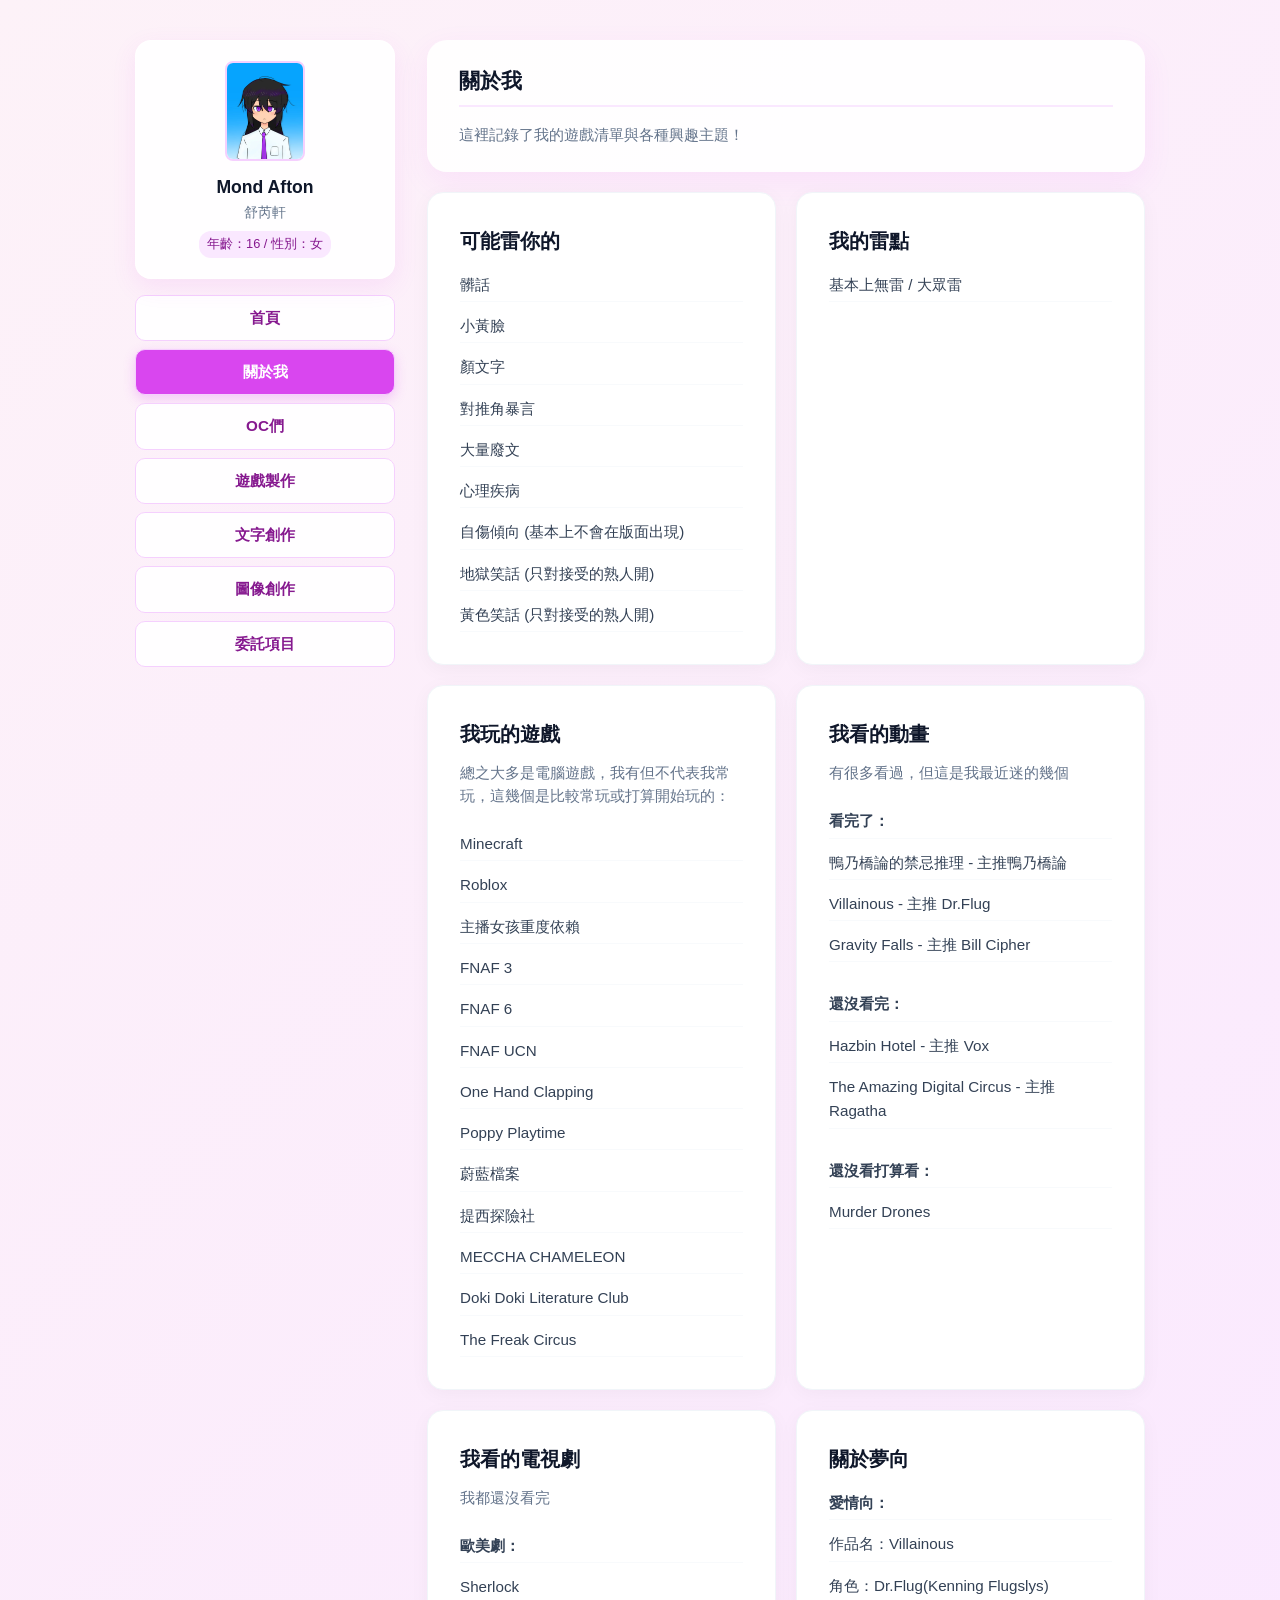
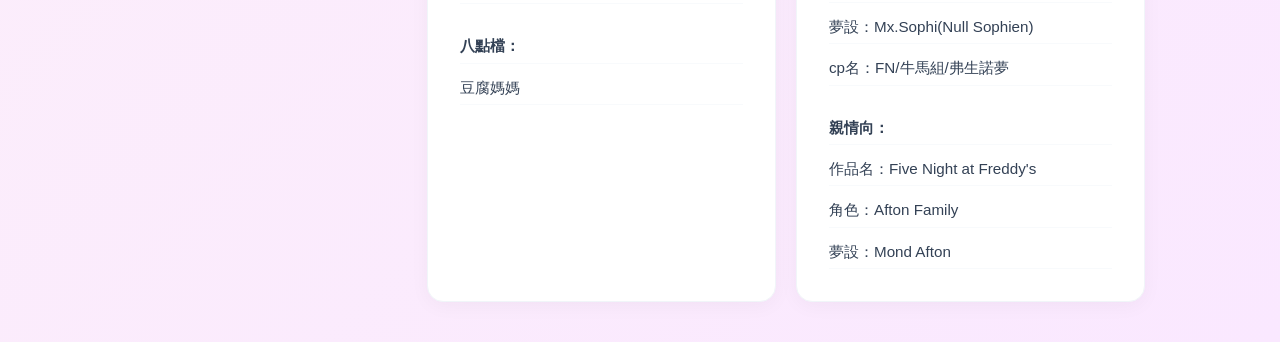
==== about.html @ 540a1466 "Update about.html" ====
<!DOCTYPE html>
<html lang="zh-TW">
<head>
    <meta charset="UTF-8">
    <meta name="viewport" content="width=device-width, initial-scale=1.0">
    <title>關於我 | Mond Afton</title>
    <link rel="stylesheet" href="style.css">
</head>
<body>

    <div class="layout-container">
        
        <!-- 左側：選單與小巧的個人名片 -->
        <aside class="sidebar">
            <div class="profile-card">
                <div class="id-photo-small">
                    <img src="mondafton.jpg" alt="Mond Afton 證件照" class="id-photo">
                </div>
                <h2 class="brand-title">Mond Afton</h2>
                <p class="sub-title">舒芮軒</p>
                <div class="info-tags-small">
                    <span>年齡：16</span> / <span>性別：女</span>
                </div>
            </div>

            <!-- 超連結選單 -->
            <nav class="link-list">
                <a href="index.html" class="link-btn">首頁</a>
                <a href="about.html" class="link-btn active">關於我</a>
                <a href="oc.html" class="link-btn">OC們</a>
                <a href="game.html" class="link-btn">遊戲製作</a>
                <a href="write.html" class="link-btn">文字創作</a>
                <a href="draw.html" class="link-btn">圖像創作</a>
                <a href="buy.html" class="link-btn">委託項目</a>
            </nav>
        </aside>

        <!-- 右側：主要內容區 -->
        <main class="main-content">
            
            <section class="content-box page-header">
                <h2>關於我</h2>
                <p>這裡記錄了我的遊戲清單與各種興趣主題！</p>
            </section>

            <!-- 卡片網格區 -->
            <div class="topic-grid">
                
                <!-- 卡片1：可能雷你的 -->
                <div class="topic-card">
                    <h3>可能雷你的</h3>
                    <ul class="game-list">
                        <li>髒話</li>
                        <li>小黃臉</li>
                        <li>顏文字</li>
                        <li>對推角暴言</li>
                        <li>大量廢文</li>
                        <li>心理疾病</li>
                        <li>自傷傾向 (基本上不會在版面出現)</li>
                        <li>地獄笑話 (只對接受的熟人開)</li>
                        <li>黃色笑話 (只對接受的熟人開)</li>
                    </ul>
                </div>

                <!-- 卡片2：我的雷點 -->
                <div class="topic-card">
                    <h3>我的雷點</h3>
                    <ul class="game-list">
                        <li>基本上無雷 / 大眾雷</li>
                    </ul>
                </div>

                <!-- 卡片3：我玩的遊戲 -->
                <div class="topic-card">
                    <h3>我玩的遊戲</h3>
                    <p class="card-desc">總之大多是電腦遊戲，我有但不代表我常玩，這幾個是比較常玩或打算開始玩的：</p>
                    <ul class="game-list">
                        <li>Minecraft</li>
                        <li>Roblox</li>
                        <li>主播女孩重度依賴</li>
                        <li>FNAF 3</li>
                        <li>FNAF 6</li>
                        <li>FNAF UCN</li>
                        <li>One Hand Clapping</li>
                        <li>Poppy Playtime</li>
                        <li>蔚藍檔案</li>
                        <li>提西探險社</li>
                        <li>MECCHA CHAMELEON</li>
                        <li>Doki Doki Literature Club</li>
                        <li>The Freak Circus</li>
                    </ul>
                </div>

                <!-- 卡片4：我看的動畫 -->
                <div class="topic-card">
                    <h3>我看的動畫</h3>
                    <p class="card-desc">有很多看過，但這是我最近迷的幾個</p>
                    <ul class="game-list">
                        <li><strong>看完了：</strong></li>
                        <li>鴨乃橋論的禁忌推理 - 主推鴨乃橋論</li>
                        <li>Villainous - 主推 Dr.Flug</li>
                        <li>Gravity Falls - 主推 Bill Cipher</li>
                        <li style="border:none; height:10px;"></li>
                        <li><strong>還沒看完：</strong></li>
                        <li>Hazbin Hotel - 主推 Vox</li>
                        <li>The Amazing Digital Circus - 主推 Ragatha</li>
                        <li style="border:none; height:10px;"></li>
                        <li><strong>還沒看打算看：</strong></li>
                        <li>Murder Drones</li>
                    </ul>
                </div>

                <!-- 卡片5：我看的電視劇 -->
                <div class="topic-card">
                    <h3>我看的電視劇</h3>
                    <p class="card-desc">我都還沒看完</p>
                    <ul class="game-list">
                        <li><strong>歐美劇：</strong></li>
                        <li>Sherlock</li>
                        <li style="border:none; height:10px;"></li>
                        <li><strong>八點檔：</strong></li>
                        <li>豆腐媽媽</li>
                    </ul>
                </div>

                <!-- 卡片6：關於夢向 -->
                <div class="topic-card">
                    <h3>關於夢向</h3>
                    <ul class="game-list">
                        <li><strong>愛情向：</strong></li>
                        <li>作品名：Villainous</li>
                        <li>角色：Dr.Flug(Kenning Flugslys)</li>
                        <li>夢設：Mx.Sophi(Null Sophien)</li>
                        <li>cp名：FN/牛馬組/弗生諾夢</li>
                        <li style="border:none; height:10px;"></li>
                        <li><strong>親情向：</strong></li>
                        <li>作品名：Five Night at Freddy's</li>
                        <li>角色：Afton Family</li>
                        <li>夢設：Mond Afton</li>
                    </ul>
                </div>

            </div>
        </main>

    </div>

</body>
</html>
---- style.css ----
/* 基礎設定 */
* {
    box-sizing: border-box;
    margin: 0;
    padding: 0;
}

body {
    font-family: -apple-system, BlinkMacSystemFont, "Segoe UI", "Microsoft JhengHei", sans-serif;
    background: linear-gradient(135deg, #fdf2f8 0%, #fae8ff 100%);
    min-height: 100vh;
    color: #1e293b;
    line-height: 1.6;
}

/* 電腦版雙欄外框 */
.layout-container {
    max-width: 1050px;
    margin: 40px auto;
    padding: 0 20px;
    display: flex;
    gap: 32px;
    align-items: flex-start;
}

/* 左側欄總寬度控制 */
.sidebar {
    width: 260px;
    flex-shrink: 0;
    position: sticky;
    top: 40px;
    display: flex;
    flex-direction: column;
    gap: 16px;
}

/* 小巧的個人名片設計 */
.profile-card {
    background: rgba(255, 255, 255, 0.92);
    backdrop-filter: blur(10px);
    padding: 20px 16px;
    border-radius: 16px;
    box-shadow: 0 8px 24px rgba(217, 70, 239, 0.1);
    border: 1px solid rgba(255, 255, 255, 0.8);
    text-align: center;
}

/* 小證件照框 */
.id-photo-small {
    width: 80px;
    height: 100px;
    margin: 0 auto 12px;
    border-radius: 8px;
    overflow: hidden;
    border: 2px solid #f5d0fe;
}

.id-photo {
    width: 100%;
    height: 100%;
    object-fit: cover;
}

.brand-title {
    font-size: 1.1rem;
    font-weight: 800;
    color: #0f172a;
}

.sub-title {
    font-size: 0.9rem;
    color: #64748b;
    margin-bottom: 6px;
}

.info-tags-small {
    font-size: 0.8rem;
    color: #86198f;
    background: #fae8ff;
    padding: 3px 8px;
    border-radius: 12px;
    display: inline-block;
}

/* 左側整齊的超連結按鈕 */
.link-list {
    display: flex;
    flex-direction: column;
    gap: 8px;
}

.link-btn {
    display: block;
    padding: 10px 14px;
    background: rgba(255, 255, 255, 0.92);
    color: #86198f;
    text-decoration: none;
    font-weight: 600;
    font-size: 0.95rem;
    border-radius: 10px;
    border: 1px solid #f5d0fe;
    transition: all 0.2s ease;
    text-align: center;
}

.link-btn:hover {
    background: #d946ef;
    color: #ffffff;
    transform: translateY(-2px);
    box-shadow: 0 4px 12px rgba(217, 70, 239, 0.25);
}

/* 當前分頁高亮 */
.link-btn.active {
    background: #d946ef;
    color: #ffffff;
    box-shadow: 0 4px 12px rgba(217, 70, 239, 0.25);
}

/* 右側主要內容區 */
.main-content {
    flex: 1;
}

.content-box {
    background: rgba(255, 255, 255, 0.92);
    padding: 36px;
    border-radius: 20px;
    box-shadow: 0 10px 30px rgba(217, 70, 239, 0.08);
}

.content-box h2 {
    margin-bottom: 16px;
    color: #0f172a;
    border-bottom: 2px solid #fae8ff;
    padding-bottom: 8px;
    font-size: 1.3rem;
}

/* 頁面標題卡片 */
.page-header {
    margin-bottom: 20px;
    padding: 24px 32px;
}

.page-header p {
    color: #64748b;
    font-size: 0.95rem;
    margin-top: 4px;
}

/* 主題小卡網格 */
.topic-grid {
    display: grid;
    grid-template-columns: repeat(auto-fit, minmax(320px, 1fr));
    gap: 20px;
}

/* 單張卡片樣式 */
.topic-card {
    background: #ffffff;
    padding: 32px;
    border-radius: 16px;
    box-shadow: 0 4px 20px rgba(0, 0, 0, 0.04);
    border: 1px solid #f1f5f9;
    transition: transform 0.2s ease, box-shadow 0.2s ease;
}

.topic-card:hover {
    transform: translateY(-3px);
    box-shadow: 0 8px 24px rgba(217, 70, 239, 0.1);
}

.topic-card h3 {
    color: #0f172a;
    font-size: 1.25rem;
    font-weight: 700;
    margin-bottom: 12px;
}

.card-desc {
    color: #64748b;
    font-size: 0.95rem;
    margin-bottom: 20px;
    line-height: 1.5;
}

.topic-card ul {
    list-style: none;
    display: flex;
    flex-direction: column;
    gap: 8px;
}

.topic-card li {
    color: #334155;
    font-size: 0.95rem;
    padding: 4px 0;
    border-bottom: 1px solid #f8fafc;
}

/* 📱 手機版自動變形 */
@media (max-width: 768px) {
    .layout-container {
        flex-direction: column;
        margin: 20px auto;
        gap: 20px;
    }

    .sidebar {
        width: 100%;
        position: static;
    }

    .link-list {
        display: grid;
        grid-template-columns: repeat(2, 1fr);
        gap: 8px;
    }

    .link-list a:last-child:nth-child(odd) {
        grid-column: span 2;
    }
}
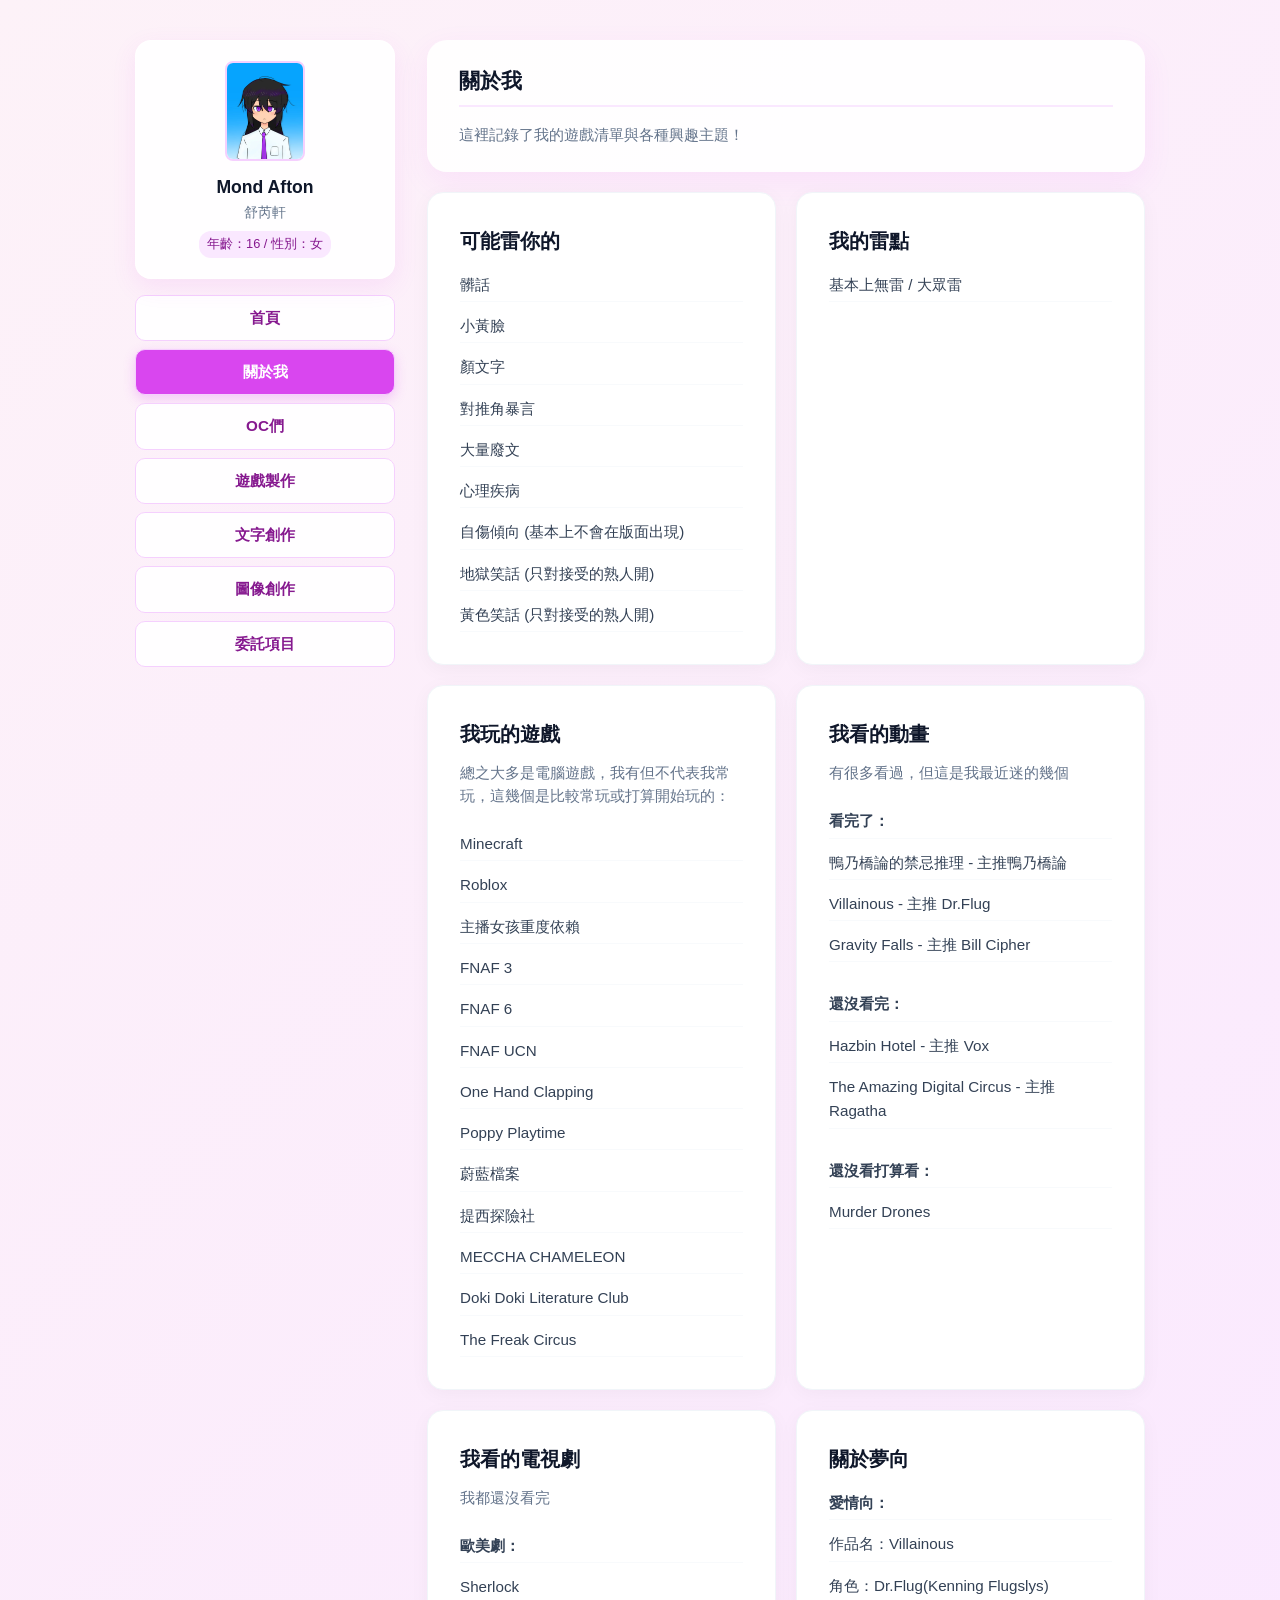
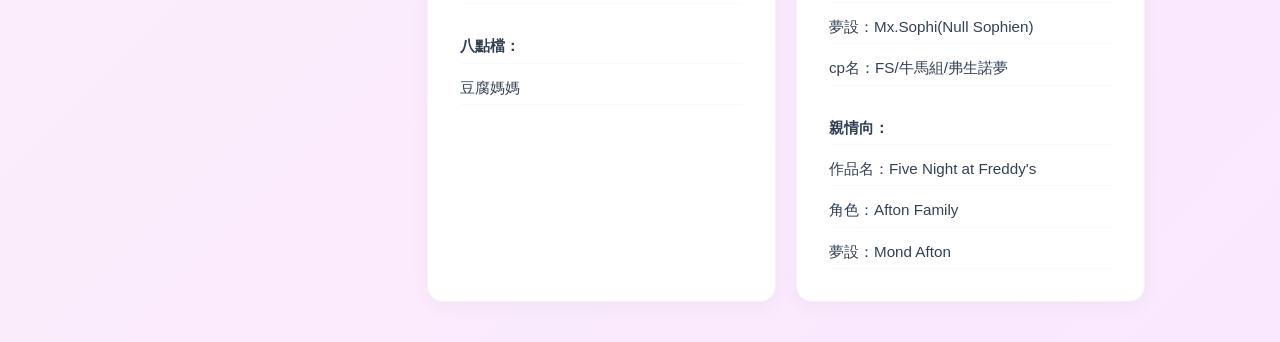
==== commit 78e50eb7: "Update about.html" ====
--- a/about.html
+++ b/about.html
@@ -131,7 +131,7 @@
                         <li>作品名：Villainous</li>
                         <li>角色：Dr.Flug(Kenning Flugslys)</li>
                         <li>夢設：Mx.Sophi(Null Sophien)</li>
-                        <li>cp名：FN/牛馬組/弗生諾夢</li>
+                        <li>cp名：FS/牛馬組/弗生諾夢</li>
                         <li style="border:none; height:10px;"></li>
                         <li><strong>親情向：</strong></li>
                         <li>作品名：Five Night at Freddy's</li>
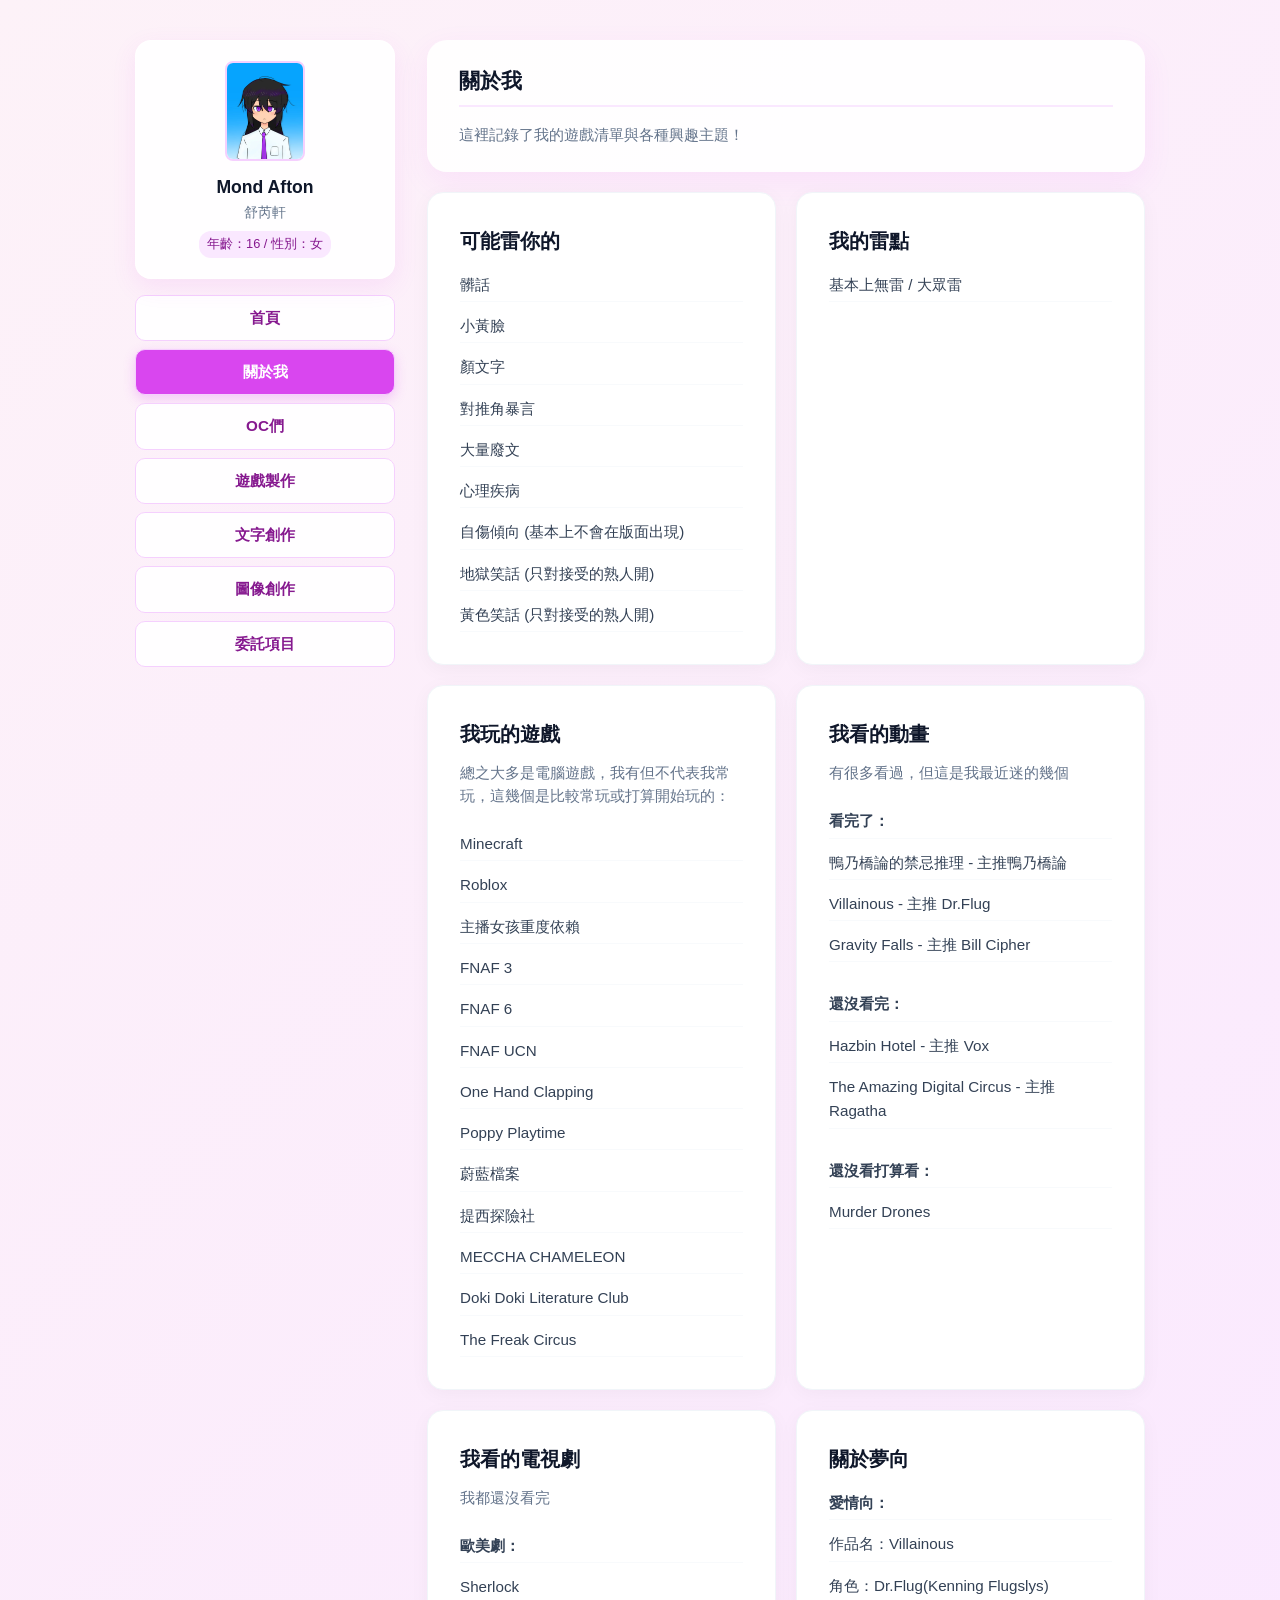
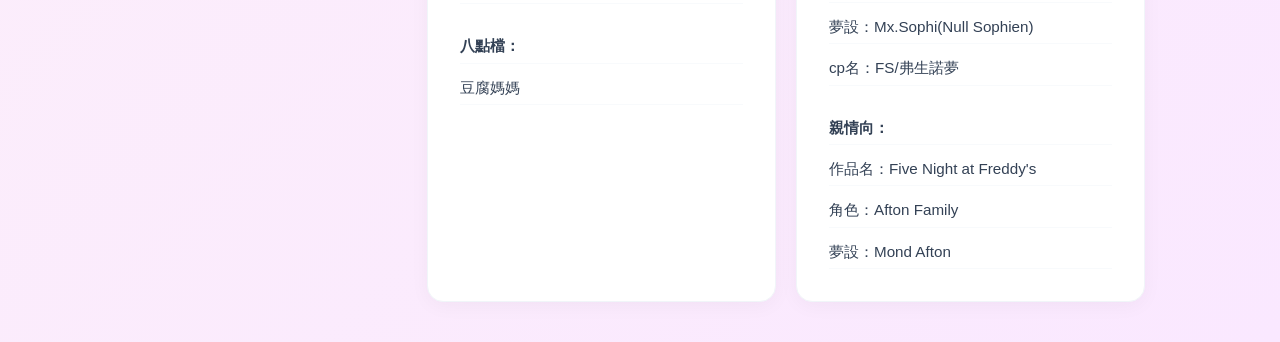
==== commit 4f9f31d4: "Update about.html" ====
--- a/about.html
+++ b/about.html
@@ -131,7 +131,7 @@
                         <li>作品名：Villainous</li>
                         <li>角色：Dr.Flug(Kenning Flugslys)</li>
                         <li>夢設：Mx.Sophi(Null Sophien)</li>
-                        <li>cp名：FS/牛馬組/弗生諾夢</li>
+                        <li>cp名：FS/弗生諾夢</li>
                         <li style="border:none; height:10px;"></li>
                         <li><strong>親情向：</strong></li>
                         <li>作品名：Five Night at Freddy's</li>
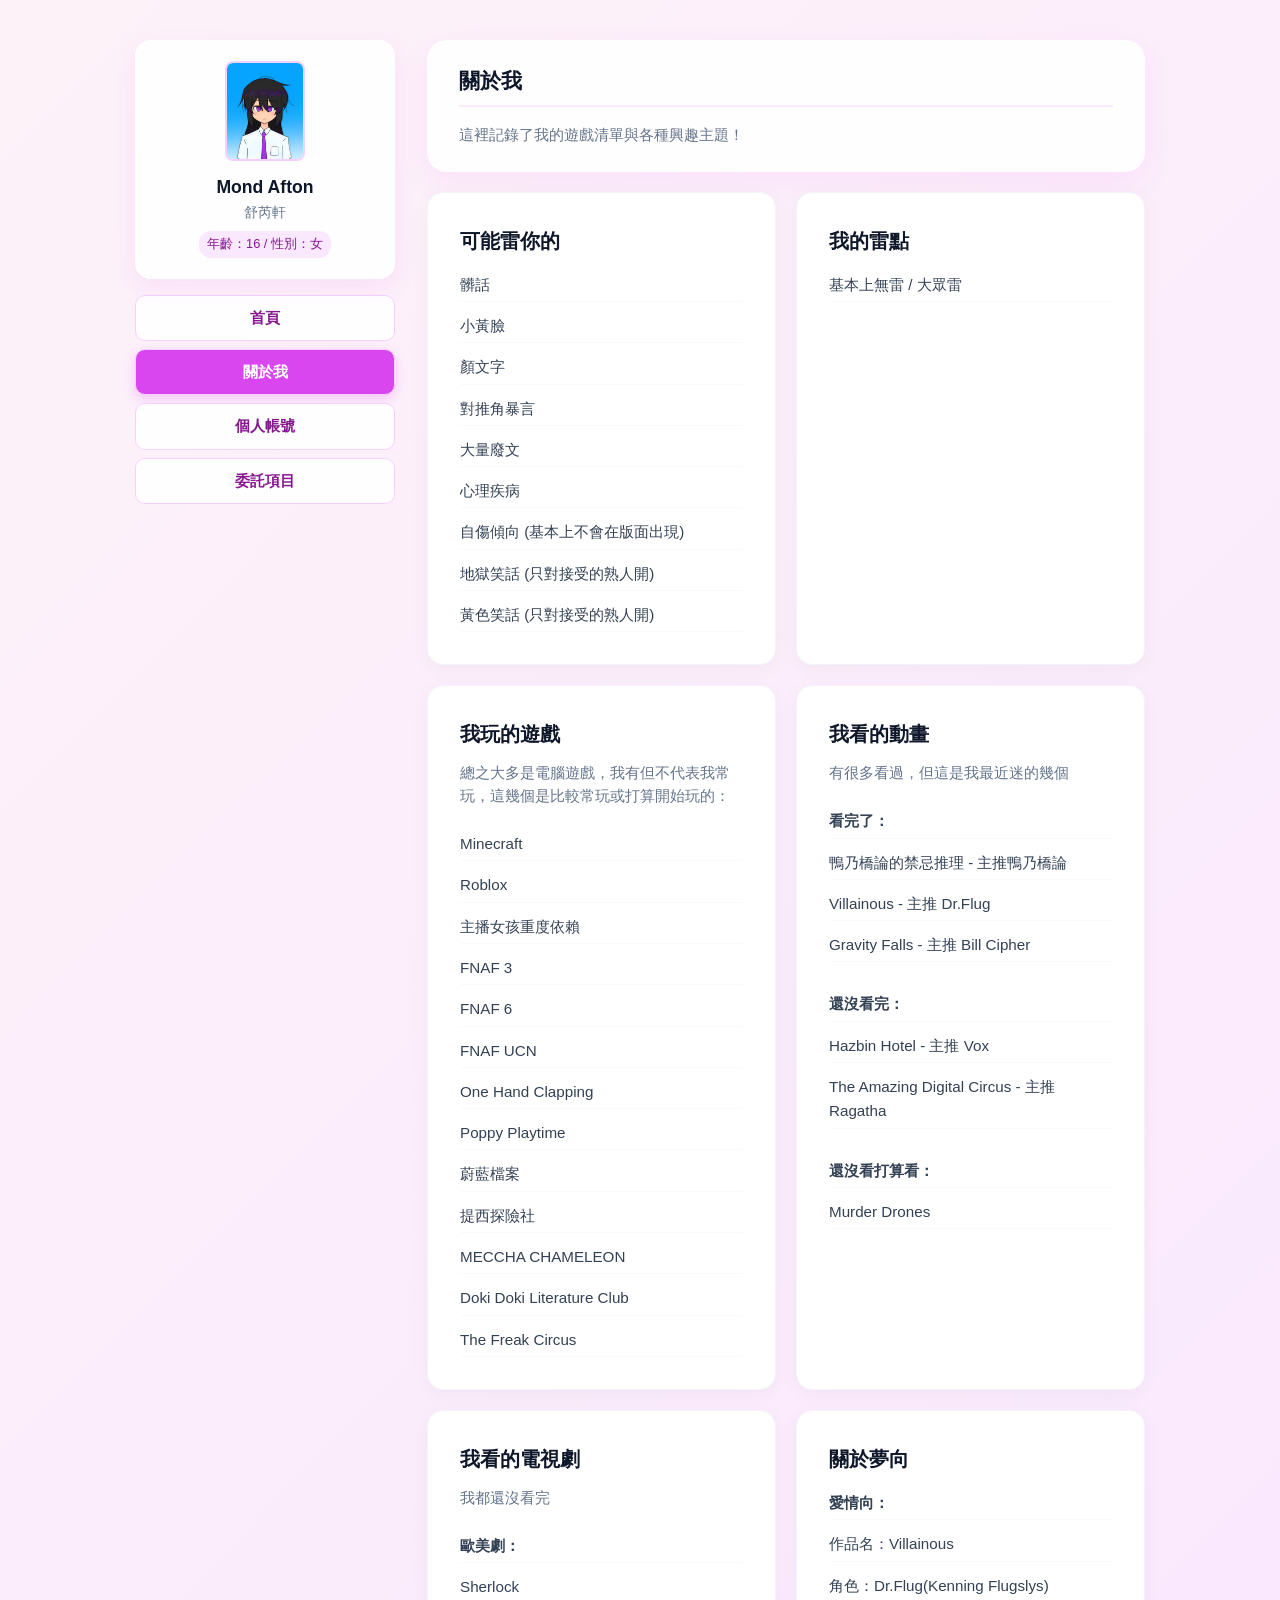
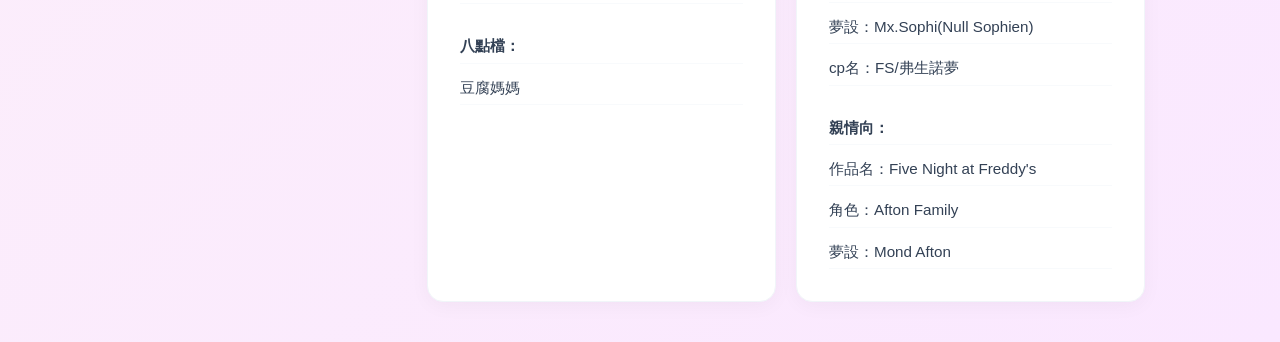
==== commit f478f207: "Update about.html" ====
--- a/about.html
+++ b/about.html
@@ -27,10 +27,7 @@
             <nav class="link-list">
                 <a href="index.html" class="link-btn">首頁</a>
                 <a href="about.html" class="link-btn active">關於我</a>
-                <a href="oc.html" class="link-btn">OC們</a>
-                <a href="game.html" class="link-btn">遊戲製作</a>
-                <a href="write.html" class="link-btn">文字創作</a>
-                <a href="draw.html" class="link-btn">圖像創作</a>
+                <a href="fbigdc.html" class="link-btn">個人帳號</a>
                 <a href="buy.html" class="link-btn">委託項目</a>
             </nav>
         </aside>
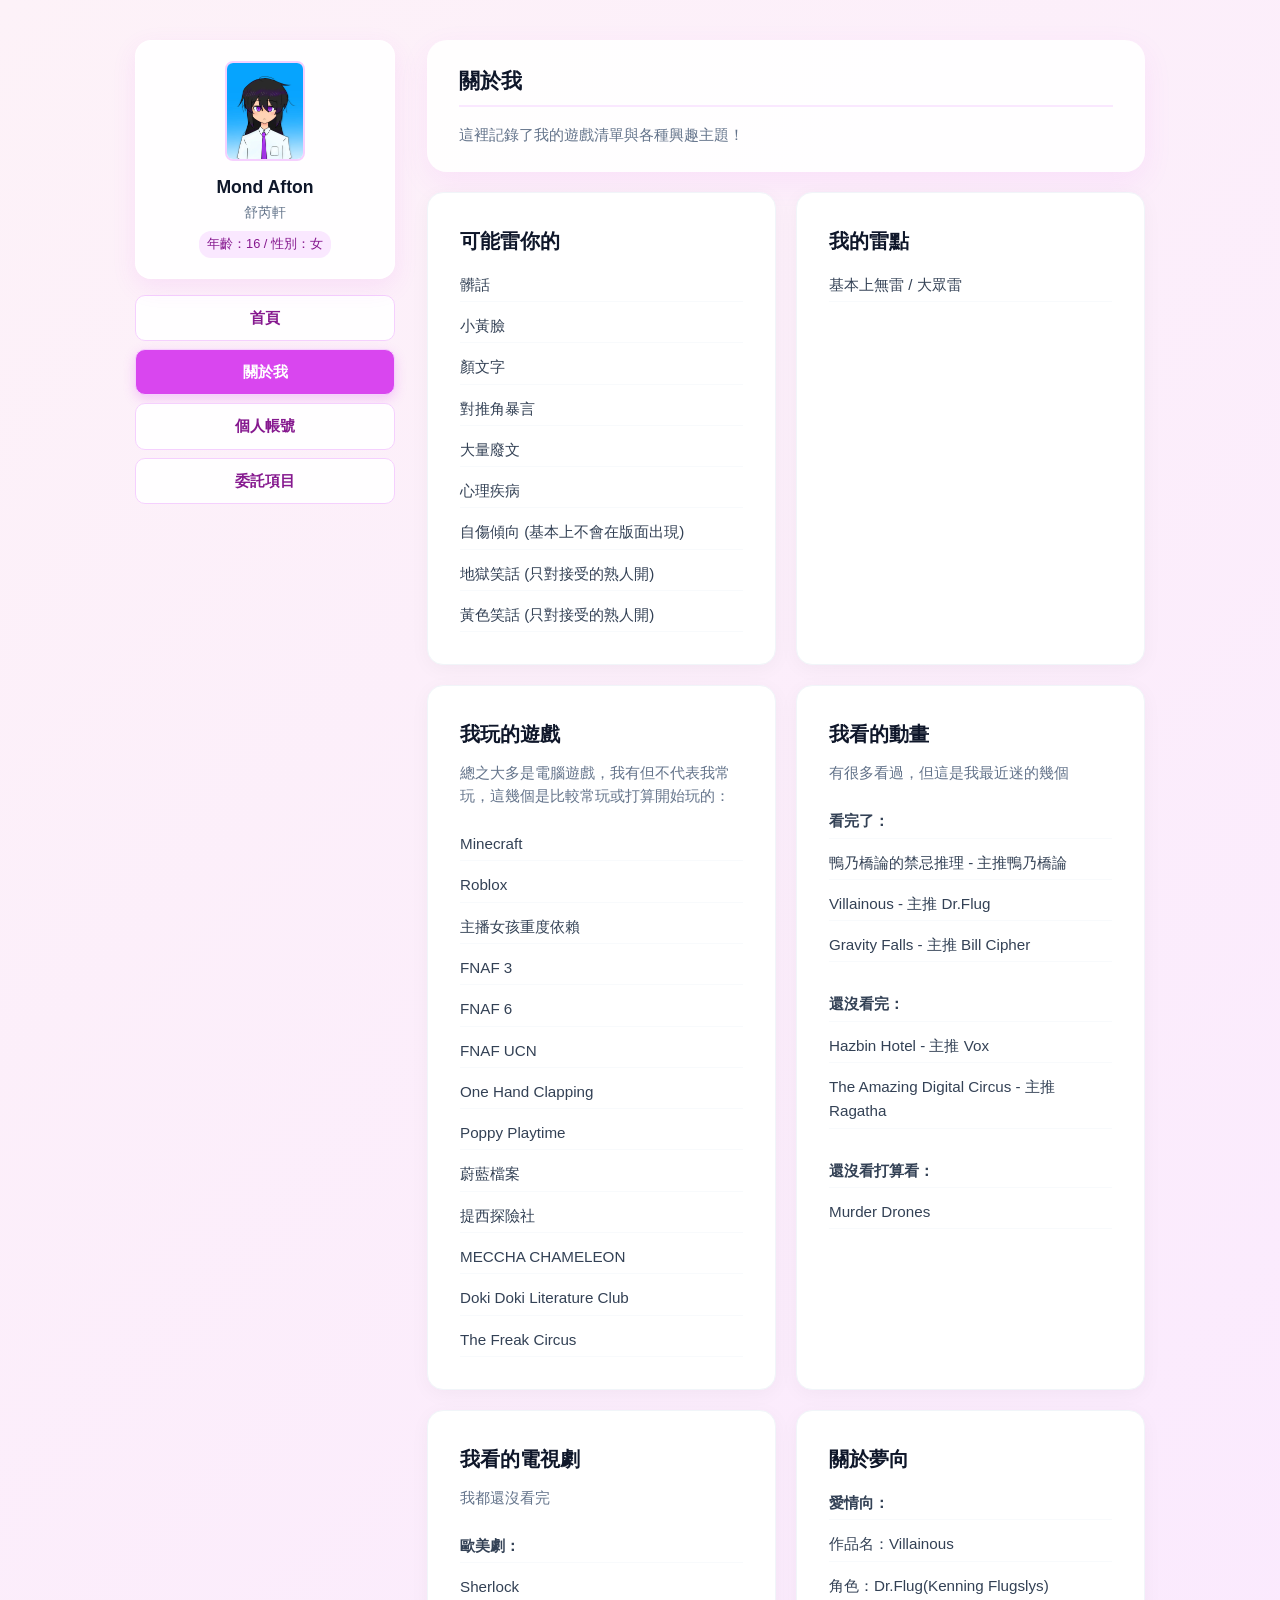
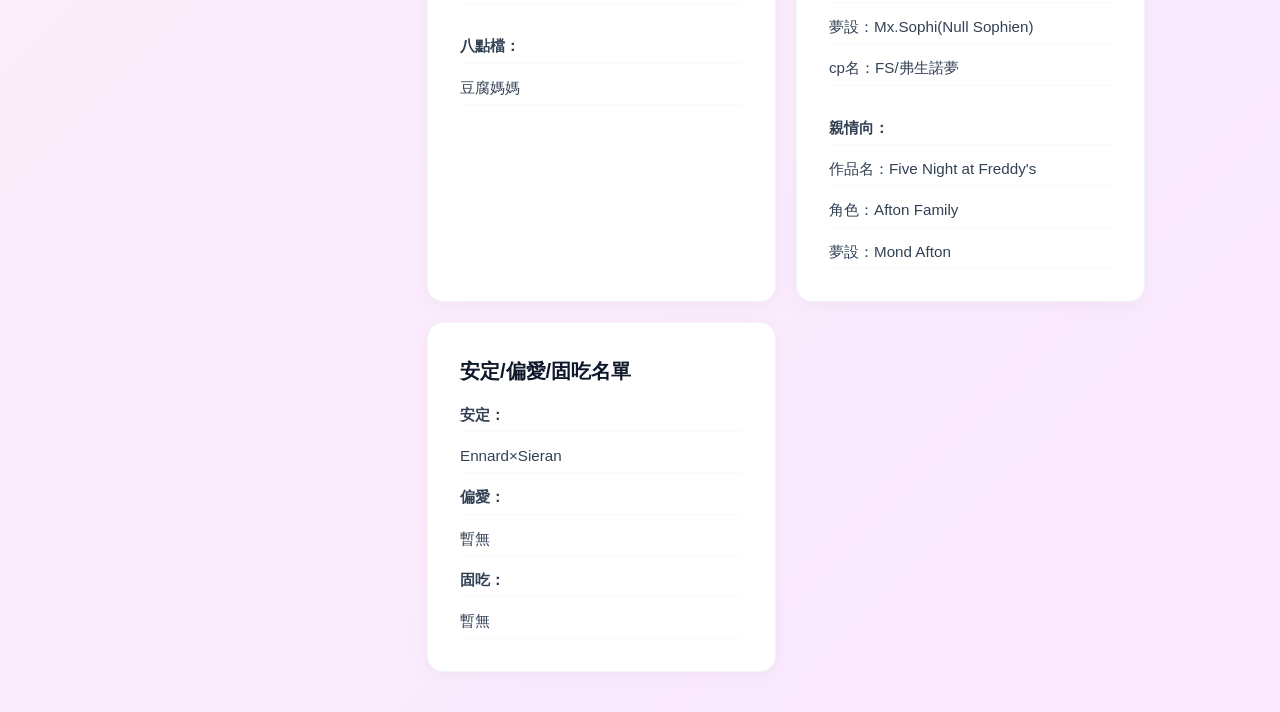
==== commit f112b42a: "Update about.html" ====
--- a/about.html
+++ b/about.html
@@ -137,6 +137,19 @@
                     </ul>
                 </div>
 
+                <!-- 卡片7：安定 -->
+                <div class="topic-card">
+                    <h3>安定/偏愛/固吃名單</h3>
+                    <ul class="game-list">
+                        <li><strong>安定：</strong></li>
+                        <li>Ennard×Sieran</li>
+                        <li><strong>偏愛：</strong></li>
+                        <li>暫無</li>
+                        <li><strong>固吃：</strong></li>
+                        <li>暫無</li>
+                    </ul>
+                </div>
+
             </div>
         </main>
 
--- a/style.css
+++ b/style.css
@@ -222,3 +222,70 @@
         grid-column: span 2;
     }
 }
+
+/* 圖片小卡網格排版（電腦版自動多欄排列） */
+.image-grid {
+    display: grid;
+    grid-template-columns: repeat(auto-fit, minmax(280px, 1fr));
+    gap: 24px;
+}
+
+/* 單張圖片小卡設計 */
+.image-card {
+    background: #ffffff;
+    border-radius: 16px;
+    overflow: hidden;
+    box-shadow: 0 4px 20px rgba(0, 0, 0, 0.04);
+    border: 1px solid #f1f5f9;
+    transition: transform 0.2s ease, box-shadow 0.2s ease;
+    display: flex;
+    flex-direction: column;
+}
+
+.image-card:hover {
+    transform: translateY(-4px);
+    box-shadow: 0 10px 25px rgba(217, 70, 239, 0.15);
+}
+
+/* 圖片容器（自動適應圖片原始比例，不裁切） */
+.img-container {
+    width: 100%;
+    background: #f8fafc;
+    display: flex;
+    align-items: center;
+    justify-content: center;
+    overflow: hidden;
+}
+
+.img-container img {
+    width: 100%;
+    height: auto; /* 保持圖片原本的高寬比例，菜單或長圖才不會被卡掉 */
+    display: block;
+    transition: transform 0.3s ease;
+}
+
+/* 滑鼠移到卡片上時，圖片微微放大特效 */
+.image-card:hover .img-container img {
+    transform: scale(1.03);
+}
+
+/* 圖片下方文字區域 */
+.image-card-content {
+    padding: 20px;
+    flex: 1;
+    display: flex;
+    flex-direction: column;
+    gap: 8px;
+}
+
+.image-card-content h3 {
+    color: #0f172a;
+    font-size: 1.1rem;
+    font-weight: 700;
+}
+
+.image-card-content p {
+    color: #64748b;
+    font-size: 0.9rem;
+    line-height: 1.5;
+}
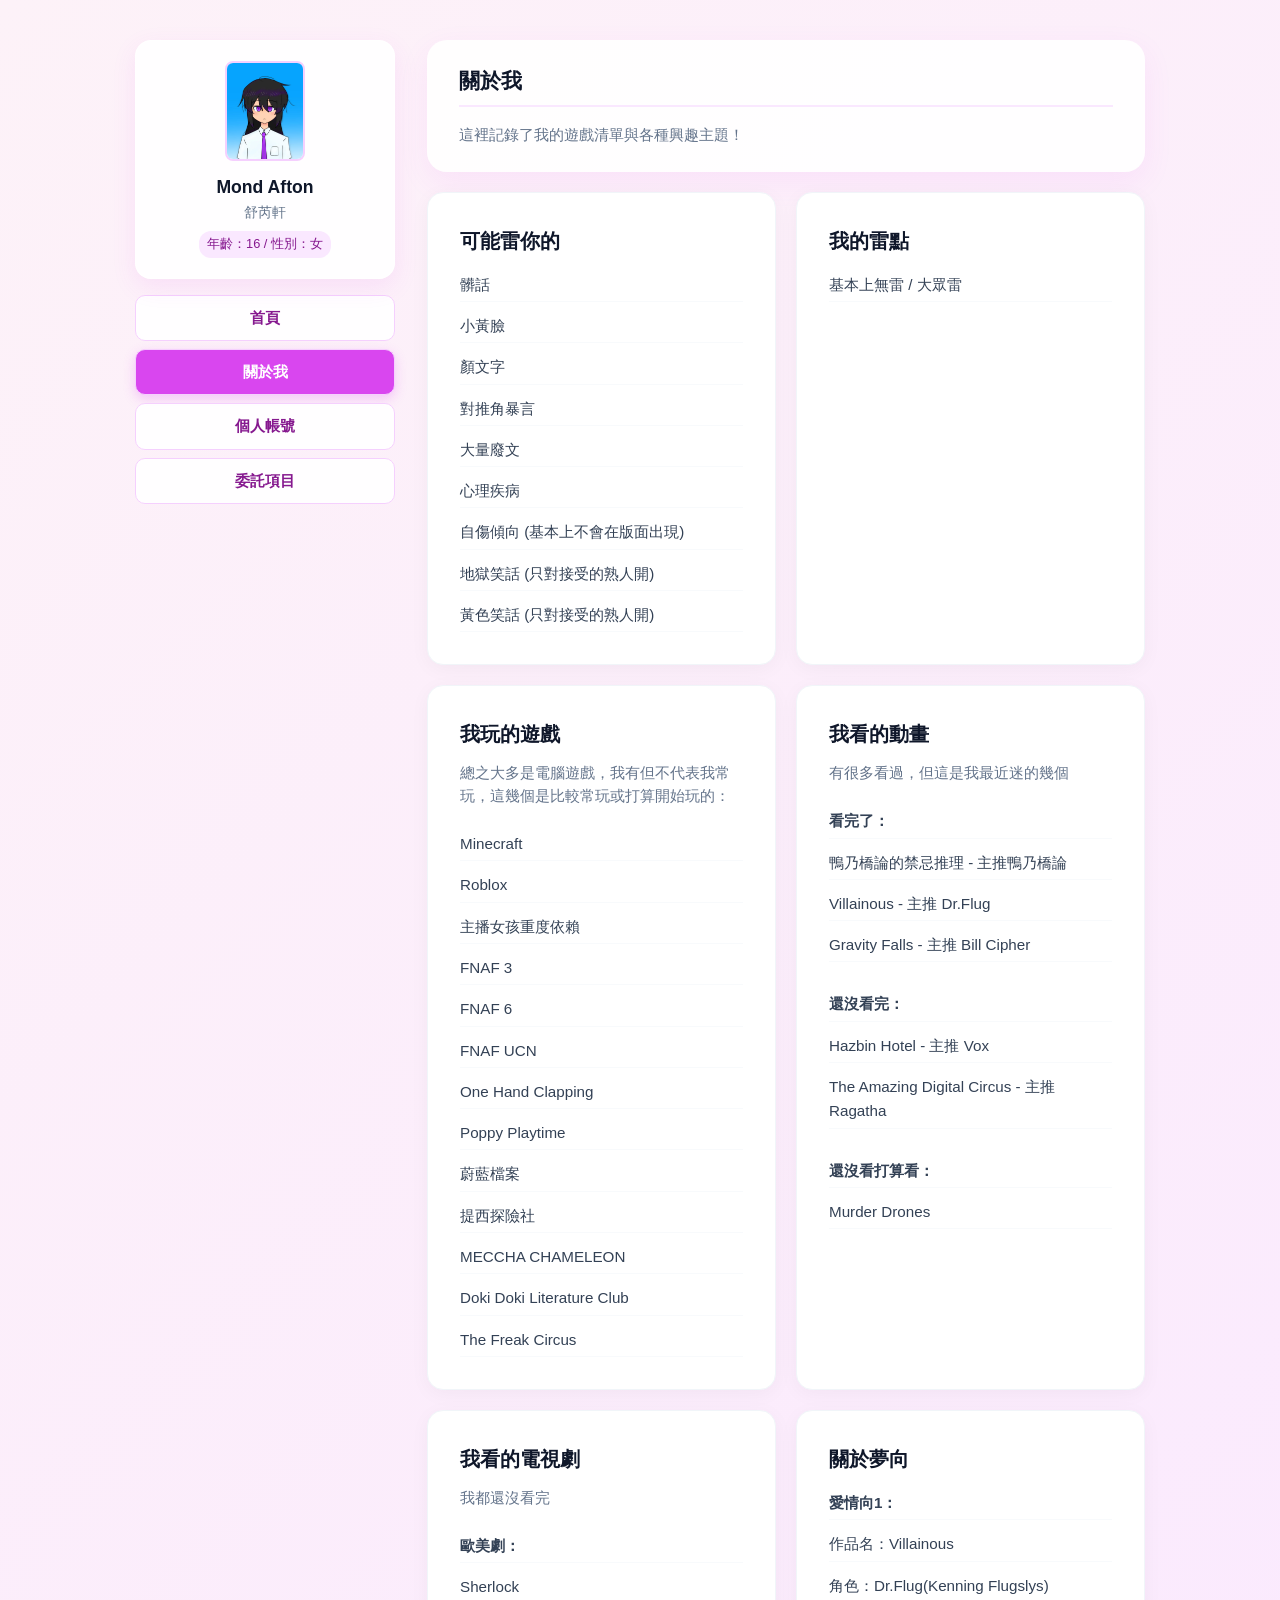
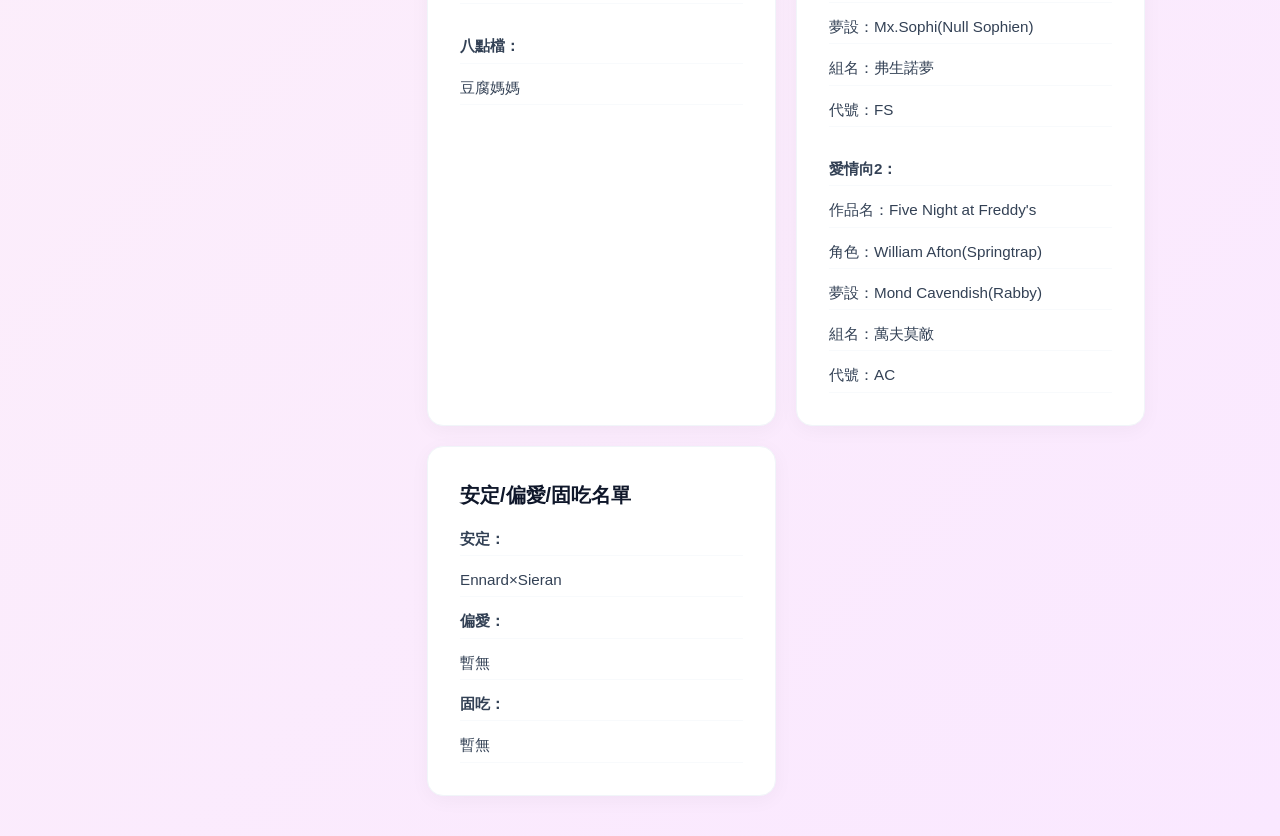
==== commit f44cca5f: "Update about.html" ====
--- a/about.html
+++ b/about.html
@@ -124,16 +124,19 @@
                 <div class="topic-card">
                     <h3>關於夢向</h3>
                     <ul class="game-list">
-                        <li><strong>愛情向：</strong></li>
+                        <li><strong>愛情向1：</strong></li>
                         <li>作品名：Villainous</li>
                         <li>角色：Dr.Flug(Kenning Flugslys)</li>
                         <li>夢設：Mx.Sophi(Null Sophien)</li>
-                        <li>cp名：FS/弗生諾夢</li>
+                        <li>組名：弗生諾夢</li>
+                        <li>代號：FS</li>
                         <li style="border:none; height:10px;"></li>
-                        <li><strong>親情向：</strong></li>
+                        <li><strong>愛情向2：</strong></li>
                         <li>作品名：Five Night at Freddy's</li>
-                        <li>角色：Afton Family</li>
-                        <li>夢設：Mond Afton</li>
+                        <li>角色：William Afton(Springtrap)</li>
+                        <li>夢設：Mond Cavendish(Rabby)</li>
+                        <li>組名：萬夫莫敵</li>
+                        <li>代號：AC</li>
                     </ul>
                 </div>
 
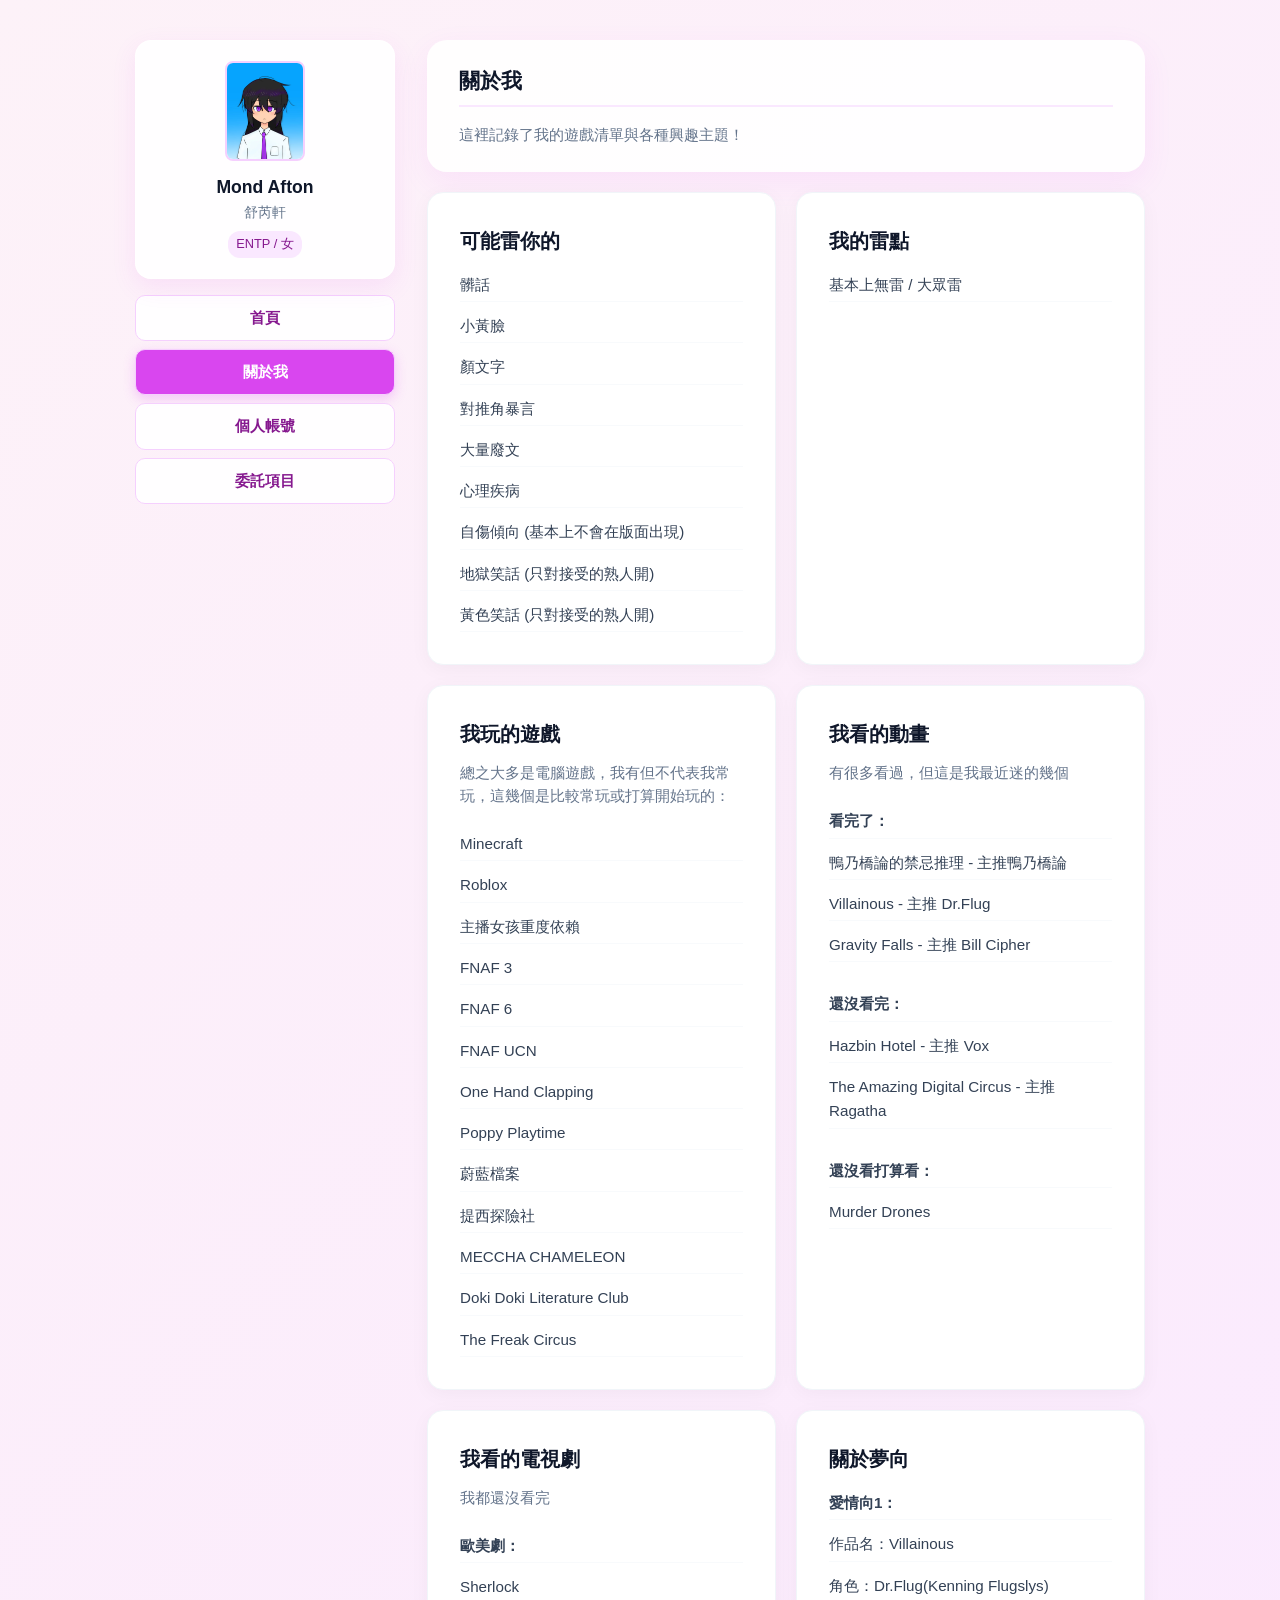
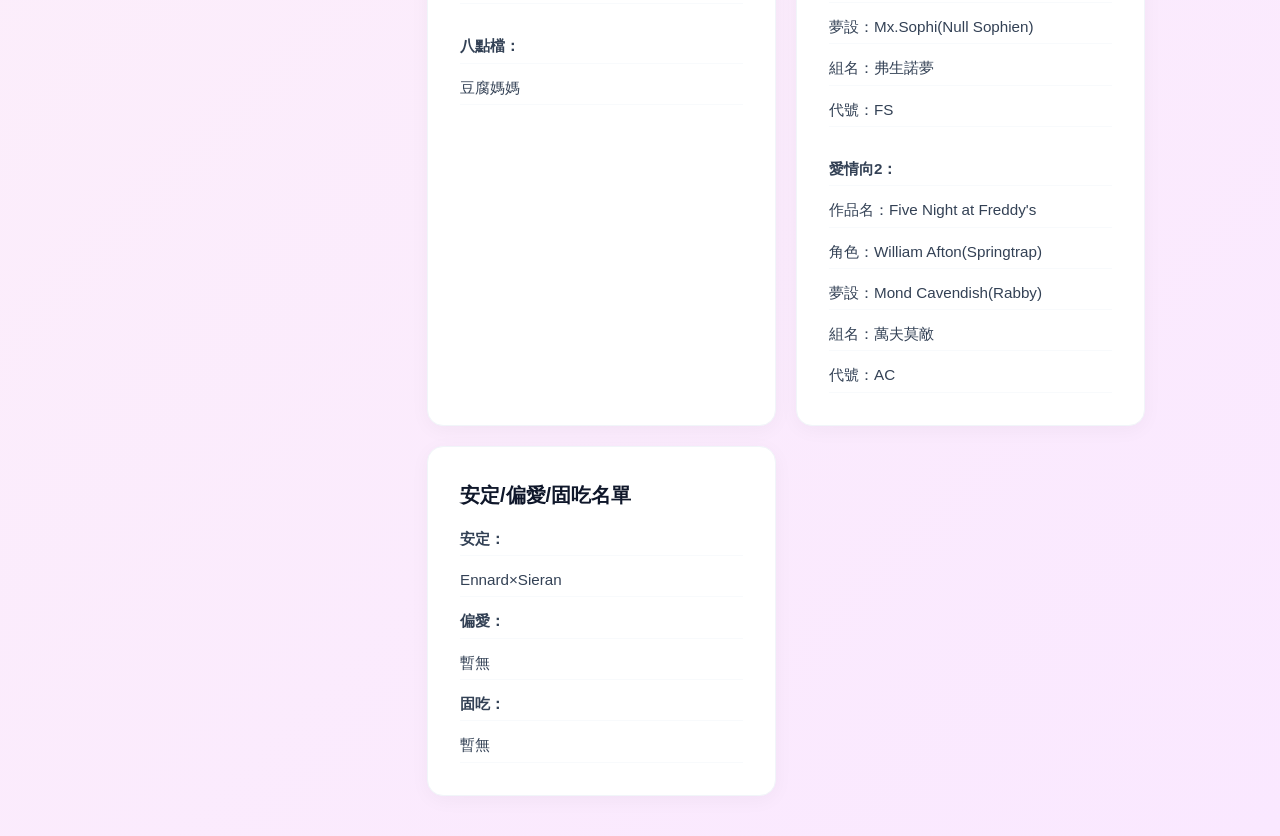
==== commit 227ddaa8: "Update about.html" ====
--- a/about.html
+++ b/about.html
@@ -19,7 +19,7 @@
                 <h2 class="brand-title">Mond Afton</h2>
                 <p class="sub-title">舒芮軒</p>
                 <div class="info-tags-small">
-                    <span>年齡：16</span> / <span>性別：女</span>
+                    <span>ENTP</span> / <span>女</span>
                 </div>
             </div>
 
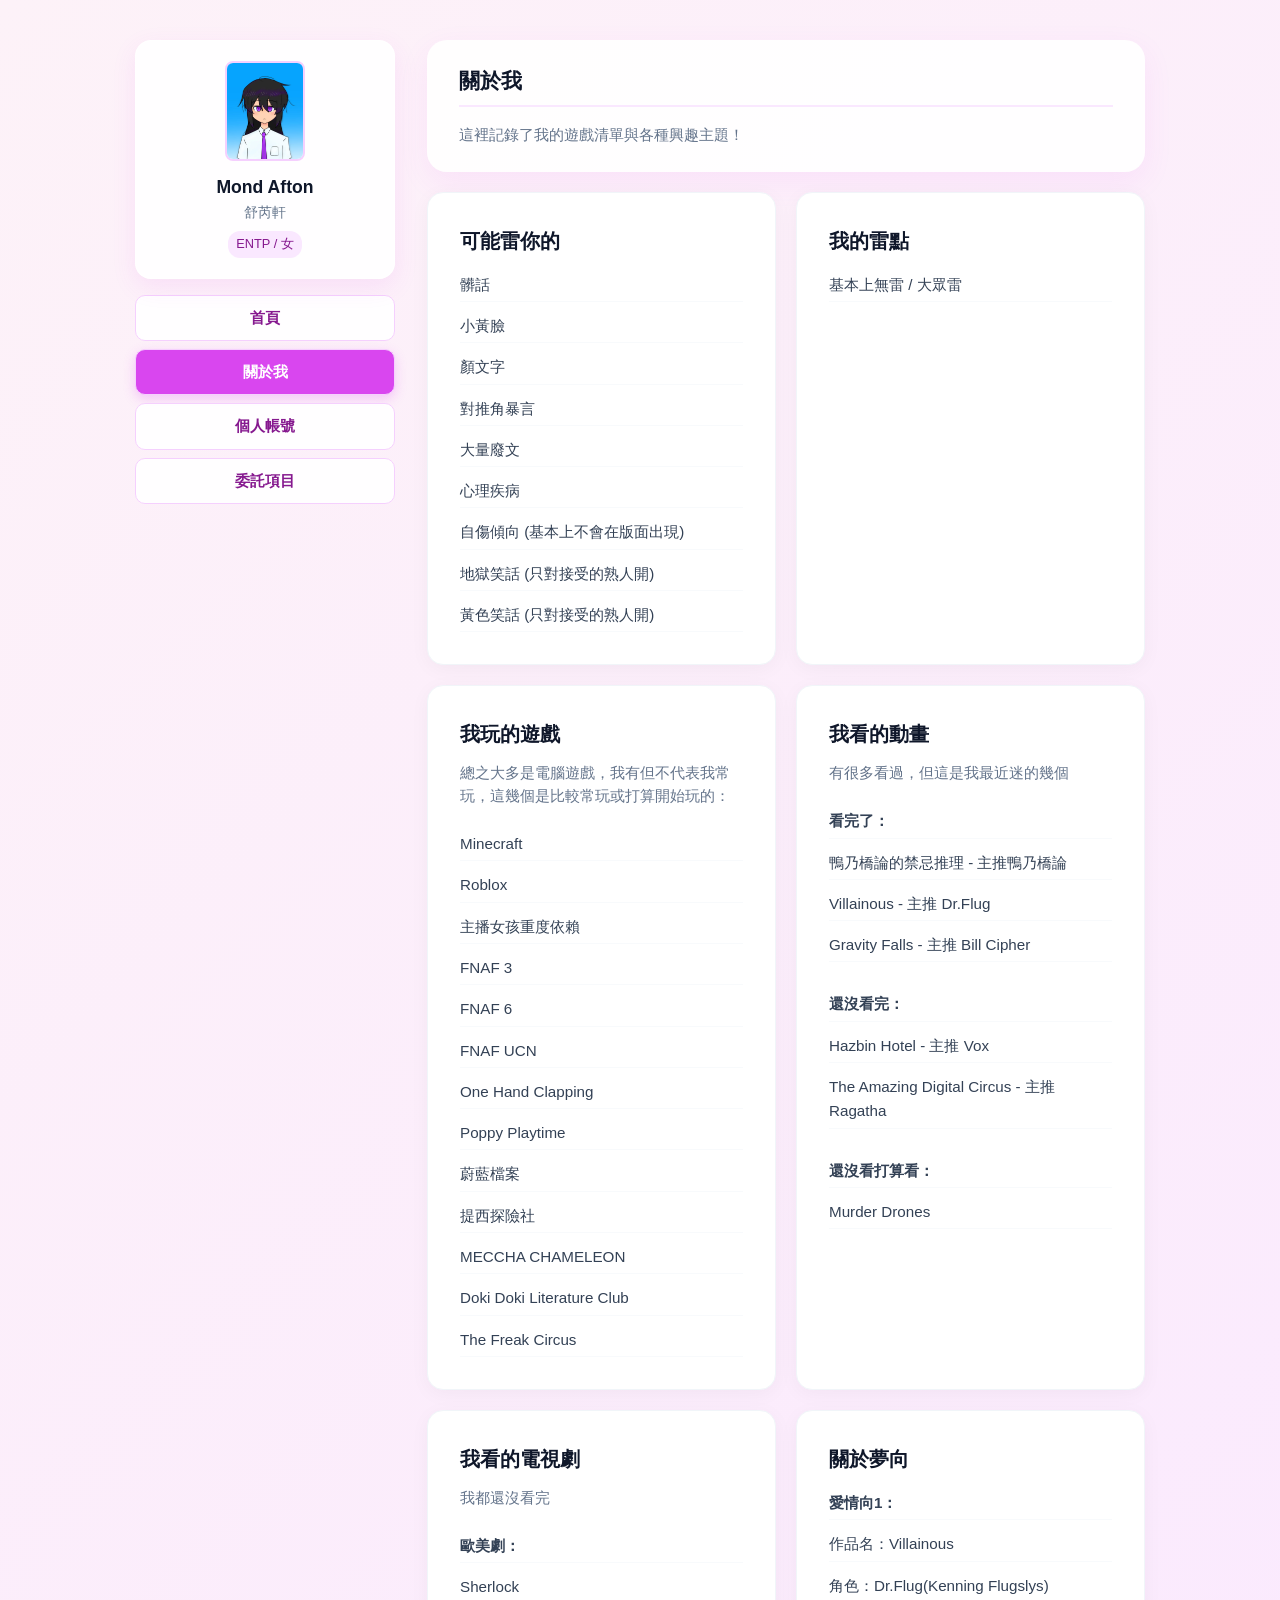
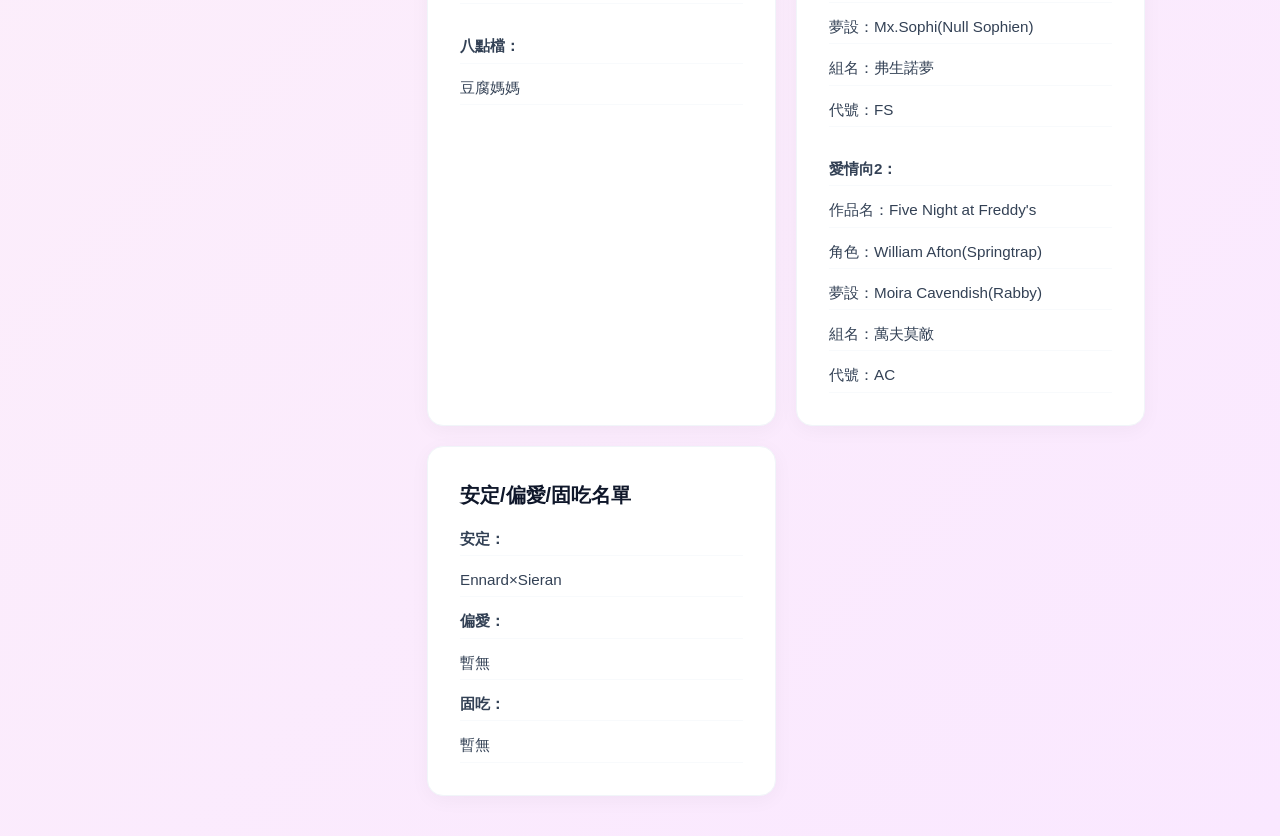
==== commit ce10e992: "Update about.html" ====
--- a/about.html
+++ b/about.html
@@ -134,7 +134,7 @@
                         <li><strong>愛情向2：</strong></li>
                         <li>作品名：Five Night at Freddy's</li>
                         <li>角色：William Afton(Springtrap)</li>
-                        <li>夢設：Mond Cavendish(Rabby)</li>
+                        <li>夢設：Moira Cavendish(Rabby)</li>
                         <li>組名：萬夫莫敵</li>
                         <li>代號：AC</li>
                     </ul>
